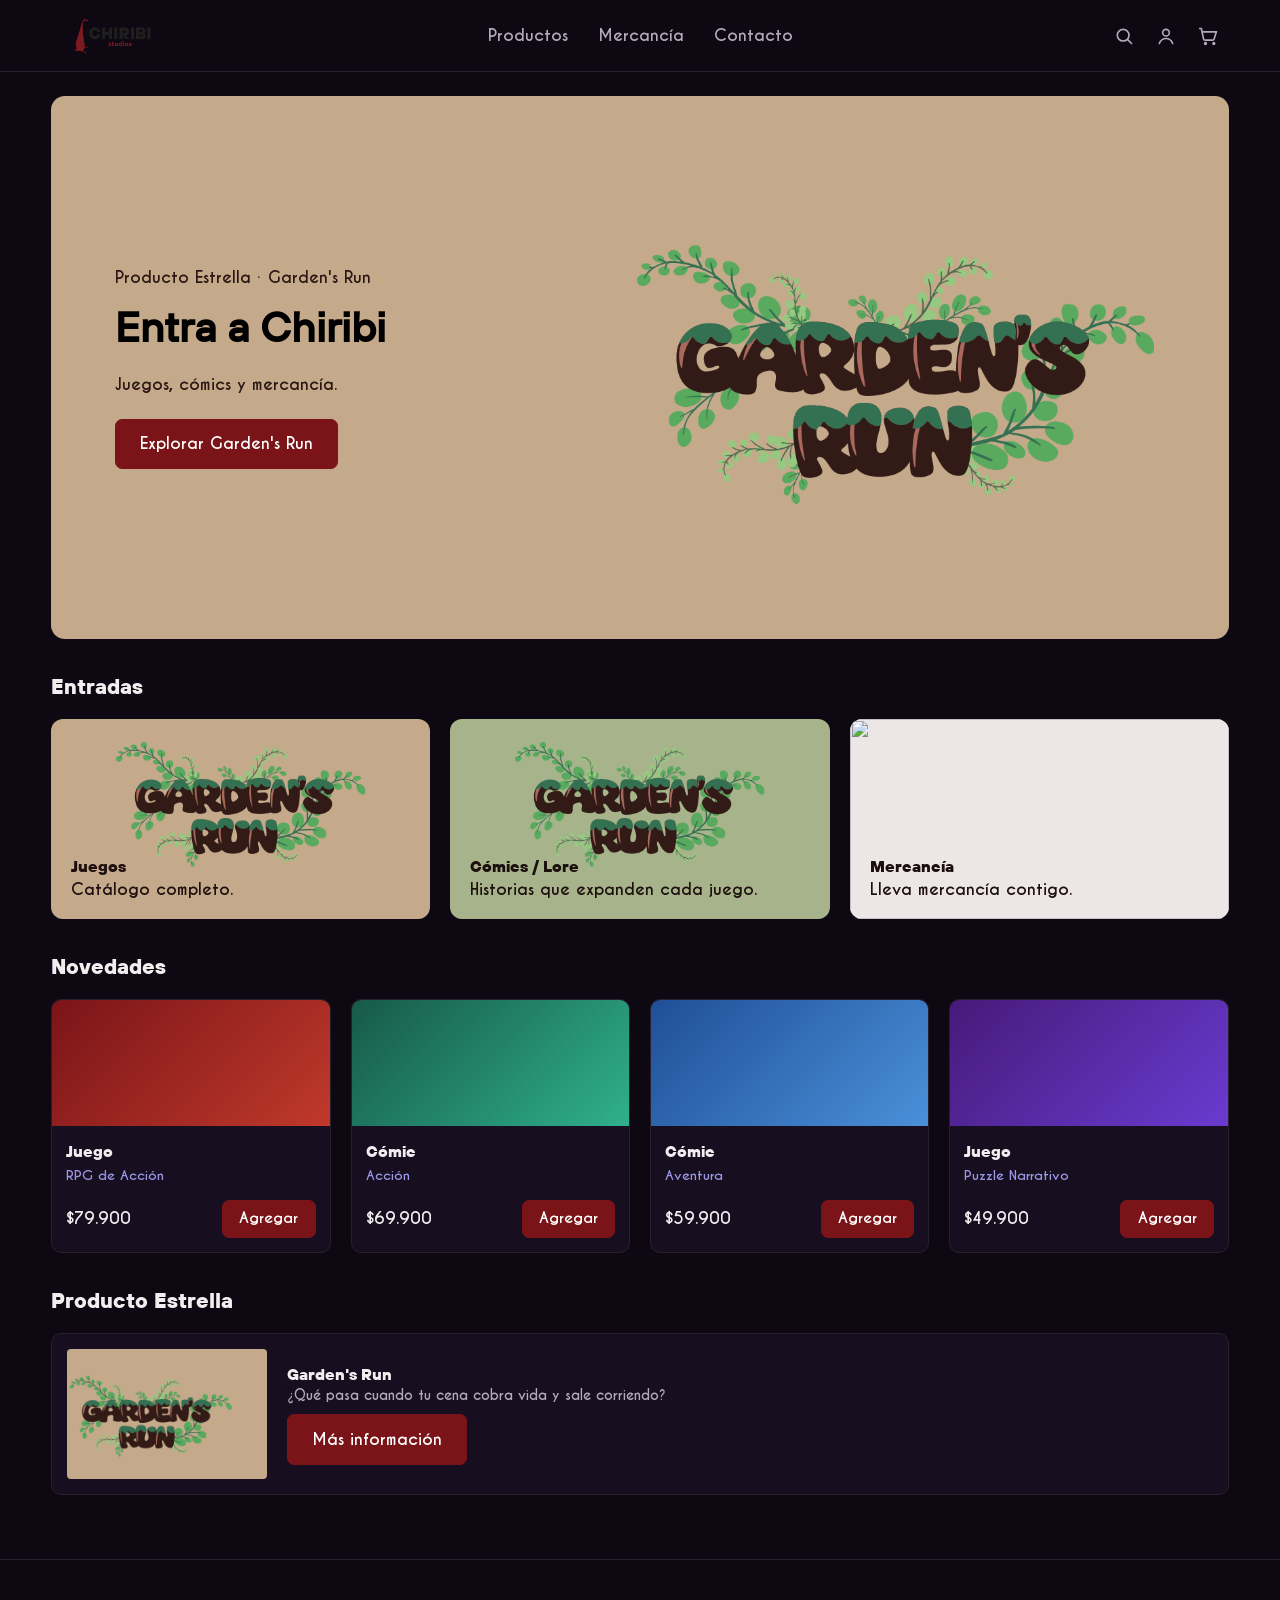
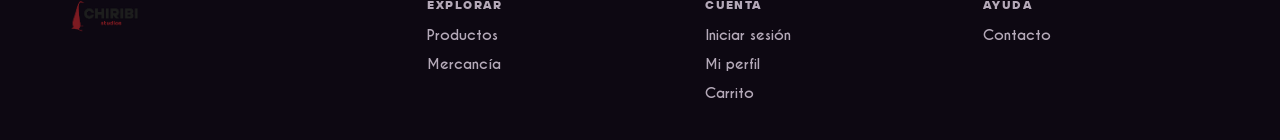
==== tienda.html @ 1d1d5c03 "lol Javascript es horrible" ====
<!DOCTYPE html>
<html lang="es">
<head>
  <meta charset="UTF-8">
  <meta name="viewport" content="width=device-width, initial-scale=1">
  <title>Tienda — Chiribi Studios</title>
  <link rel="stylesheet" href="store.css">
</head>
<body data-page="tienda">
  <div id="siteHeader"></div>
  <main>
    <div class="wrap">
      <section class="hero">
        <div>
          <p>Producto Estrella · Garden's Run</p>
          <h1>Entra a Chiribi</h1>
          <p>Juegos, cómics y mercancía.</p>
          <a class="btn big" href="index.html">Explorar Garden's Run</a>
        </div>
        <img src="images/logo-gardens-run.png" alt="Garden's Run">
      </section>

      <section class="section">
        <h2>Entradas</h2>
        <div class="doors">
          <a class="door" style="background:var(--tan)" href="productos.html#juegos"><img src="images/logo-gardens-run.png" alt=""><h3>Juegos</h3><p>Catálogo completo.</p></a>
          <a class="door" style="background:var(--sage)" href="productos.html#expansiones"><img src="images/logo-gardens-run.png" alt=""><h3>Cómics / Lore</h3><p>Historias que expanden cada juego.</p></a>
          <a class="door mug" style="background:#ece6e6" href="mercancia.html"><img src="images/merch-taza.png" alt=""><h3>Mercancía</h3><p>Lleva mercancía contigo.</p></a>
        </div>
      </section>

      <section class="section">
        <h2>Novedades</h2>
        <div class="grid" id="novedades"></div>
      </section>

      <section class="section">
        <h2>Producto Estrella</h2>
        <div class="feature">
          <div class="thumb"><img src="images/logo-gardens-run.png" alt=""></div>
          <div>
            <h3>Garden's Run</h3>
            <p class="note">¿Qué pasa cuando tu cena cobra vida y sale corriendo?</p>
            <a class="btn big" href="index.html">Más información</a>
          </div>
        </div>
      </section>
    </div>
  </main>
  <div id="siteFooter"></div>
  <div id="toast" role="status"></div>
  <script src="store.js"></script>
</body>
</html>
---- store.css ----
@font-face {
  font-family: Caviar Dreams;
  src: url("fonts/CaviarDreams.ttf") format("truetype");
  font-weight: 400;
}
@font-face {
  font-family: Caviar Dreams;
  src: url("fonts/CaviarDreams_Bold.ttf") format("truetype");
  font-weight: 700;
}
@font-face {
  font-family: TT Hoves Pro;
  src: url("fonts/TTHovesPro_Medium.ttf") format("truetype");
  font-weight: 500;
}
@font-face {
  font-family: TT Hoves Pro Extra;
  src: url("fonts/TTHovesPro_ExtraBold.ttf") format("truetype");
  font-weight: 800;
}

:root {
  --bg: #0d0812;
  --panel: #170e1f;
  --border: #2a1f2c;
  --red: #7a1418;
  --red-hover: #951a1f;
  --accent: #c0392b;
  --lila: #9b96e6;
  --text: #f2eef0;
  --dim: #b4a9b8;
  --tan: #c4a98a;
  --sage: #a7b48b;
  --pad: clamp(16px, 4vw, 64px);
}

* {
  box-sizing: border-box;
}
[hidden] {
  display: none !important;
}
body {
  margin: 0;
  min-height: 100vh;
  display: flex;
  flex-direction: column;
  background: var(--bg);
  color: var(--text);
  font:
    700 16px/1.45 "Caviar Dreams",
    system-ui,
    sans-serif;
}
main {
  flex: 1;
}
img {
  display: block;
  max-width: 100%;
  max-height: 100%;
}
a {
  color: inherit;
}
h1 {
  margin: 0;
  font-family:
    TT Hoves Pro,
    system-ui,
    sans-serif;
  font-weight: 800;
}

h2,
h3,
h4 {
  margin: 0;
  font-family:
    TT Hoves Pro Extra,
    system-ui,
    sans-serif;
  font-weight: 800;
}
h3 {
  font-weight: 500;
  font-size: 1rem;
}
p {
  margin: 0;
}
button,
input,
select {
  font: inherit;
  color: inherit;
}
.wrap {
  max-width: 1280px;
  margin: 0 auto;
  padding-inline: var(--pad);
}
.section {
  padding-block: 32px 0;
}
.section h2 {
  font-size: 1.3rem;
  margin-bottom: 18px;
}
.page {
  padding-block: 32px 40px;
}
.tag {
  color: var(--lila);
  font-size: 0.82rem;
}
.empty {
  grid-column: 1 / -1;
  text-align: center;
  color: var(--dim);
  padding: 48px 0;
}
.sr-only {
  position: absolute;
  width: 1px;
  height: 1px;
  overflow: hidden;
  clip: rect(0 0 0 0);
}

/* Botones */
.btn {
  display: inline-block;
  background: var(--red);
  color: #fff;
  border: 1px solid var(--red);
  border-radius: 7px;
  padding: 0.5em 1.1em;
  text-decoration: none;
  cursor: pointer;
}
.btn:hover {
  background: var(--red-hover);
}
.btn.big {
  padding: 0.8em 1.5em;
}
.btn.full {
  width: 100%;
}
.btn.outline {
  background: none;
  border-color: var(--accent);
  color: var(--accent);
}
.btn.ghost {
  background: none;
  border-color: var(--border);
  color: var(--text);
}

/* Encabezado */
.top {
  position: sticky;
  top: 0;
  z-index: 10;
  background: var(--bg);
  border-bottom: 1px solid var(--border);
}
.bar {
  display: grid;
  grid-template-columns: 1fr auto 1fr;
  align-items: center;
  min-height: 71px;
  gap: 16px;
}
.brand img {
  height: 46px;
  width: auto;
}
.nav {
  display: flex;
  gap: 30px;
}
.nav a {
  text-decoration: none;
  color: var(--dim);
  padding: 4px 0;
}
.nav a:hover,
.nav a.active {
  color: #fff;
}
.nav a.active {
  border-bottom: 2px solid var(--accent);
}
.icons {
  display: flex;
  justify-self: end;
}
.icons a,
.menu-btn {
  position: relative;
  width: 42px;
  height: 42px;
  display: grid;
  place-items: center;
  color: var(--dim);
  background: none;
  border: 0;
  cursor: pointer;
}
.icons a:hover,
.menu-btn:hover {
  color: #fff;
}
.icons svg {
  width: 20px;
  height: 20px;
}
.menu-btn {
  display: none;
}
.badge {
  position: absolute;
  top: 2px;
  right: 0;
  min-width: 17px;
  height: 17px;
  padding: 0 4px;
  border-radius: 9px;
  background: var(--accent);
  color: #fff;
  font-size: 0.65rem;
  display: grid;
  place-items: center;
}

/* Pestañas */
.tabs {
  border-bottom: 1px solid var(--border);
}
.tabs .wrap {
  display: flex;
  gap: 12px;
  padding-block: 14px;
  overflow-x: auto;
}
.tabs button,
.method {
  background: none;
  border: 1px solid var(--border);
  border-radius: 999px;
  padding: 0.4em 1.3em;
  color: var(--dim);
  cursor: pointer;
  white-space: nowrap;
}
.tabs button.active,
.method.active {
  border-color: var(--accent);
  color: #fff;
  background: #230b16;
}
.method {
  border-radius: 8px;
  padding: 0.65em 1.4em;
}

/* Tarjetas */
.grid {
  display: grid;
  gap: 20px;
  grid-template-columns: repeat(2, 1fr);
}
.card {
  position: relative;
  background: var(--panel);
  border: 1px solid var(--border);
  border-radius: 10px;
  overflow: hidden;
  display: flex;
  flex-direction: column;
}
.media {
  background: #000;
  overflow: hidden;
}
.media img {
  width: 100%;
  height: 100%;
  object-fit: cover;
}
.tall {
  aspect-ratio: 289 / 443;
}
.wide {
  aspect-ratio: 288 / 140;
}
.short {
  aspect-ratio: 288 / 130;
}
.tan {
  background: var(--tan);
}
.sage {
  background: var(--sage);
}
.g-red {
  background: linear-gradient(135deg, #7a1418, #c0392b);
}
.g-green {
  background: linear-gradient(135deg, #17594a, #2fb08c);
}
.g-blue {
  background: linear-gradient(135deg, #1f4f96, #4a90d9);
}
.g-purple {
  background: linear-gradient(135deg, #461a79, #6a3bd0);
}
.info {
  padding: 14px;
  flex: 1;
  display: flex;
  flex-direction: column;
  gap: 3px;
}
.info h3 a {
  text-decoration: none;
}
.info h3 a::after {
  content: "";
  position: absolute;
  inset: 0;
} /* toda la tarjeta es clicable */
.foot {
  display: flex;
  align-items: center;
  justify-content: space-between;
  gap: 8px;
  margin-top: auto;
  padding-top: 12px;
}
.foot .btn {
  position: relative;
  margin-left: auto;
  font-size: 0.92rem;
}

/* Inicio */
.hero {
  display: grid;
  grid-template-columns: 1fr 1.1fr;
  align-items: center;
  gap: 24px;
  margin-top: 24px;
  padding: clamp(24px, 5vw, 70px);
  background: var(--tan);
  color: #2a1712;
  border-radius: 14px;
}
.hero h1 {
  color: #000000;
  font-size: clamp(1.8rem, 3.6vw, 2.6rem);
  margin: 8px 0 16px;
}
.hero .btn {
  margin-top: 22px;
}
.doors {
  display: grid;
  gap: 20px;
  grid-template-columns: repeat(3, 1fr);
}
.door {
  position: relative;
  min-height: 200px;
  padding: 18px 20px;
  border-radius: 12px;
  overflow: hidden;
  display: flex;
  flex-direction: column;
  justify-content: flex-end;
  text-decoration: none;
  color: #1c0f0d;
}
.door img {
  position: absolute;
  left: 50%;
  transform: translateX(-50%);
  height: 100%;
  width: auto;
}
.door.mug img {
  inset: 0;
  transform: none;
  width: 100%;
  height: 100%;
  object-fit: cover;
}
.door h3,
.door p {
  position: relative;
}
.feature {
  display: flex;
  align-items: center;
  gap: 20px;
  padding: 15px;
  background: var(--panel);
  border: 1px solid var(--border);
  border-radius: 10px;
}
.feature .thumb {
  flex: none;
  background: var(--tan);
  border-radius: 4px;
}
.feature .btn {
  margin-top: 8px;
}

/* Ficha del producto */
.banner {
  display: grid;
  place-items: center;
  margin-top: 24px;
  padding: 32px;
  min-height: 300px;
  background: var(--tan);
  border-radius: 14px;
}
.banner img {
  width: min(100%, 640px);
}
.product {
  display: grid;
  gap: 14px;
  justify-items: start;
  padding-top: 36px;
}
.product h1 {
  font-size: clamp(1.7rem, 3.2vw, 2.3rem);
}
.product .price {
  font:
    500 1.7rem "TT Hoves Pro",
    sans-serif;
}
.product .actions {
  display: flex;
  flex-wrap: wrap;
  gap: 12px;
}

/* Carrito y pago */
.checkout {
  display: grid;
  grid-template-columns: 1fr 360px;
  gap: 28px;
  align-items: start;
}
.checkout > section > h1 {
  font-size: 1.3rem;
  margin-bottom: 16px;
}
.cart-item {
  display: grid;
  grid-template-columns: auto 1fr auto auto;
  align-items: center;
  gap: 16px;
  margin-bottom: 12px;
  padding: 10px 16px 10px 10px;
  background: var(--panel);
  border: 1px solid var(--border);
  border-radius: 10px;
}
.thumb {
  width: 200px;
  height: 130px;
  border-radius: 6px;
  overflow: hidden;
  background: var(--tan);
}
.thumb img {
  height: 100%;
  width: auto;
  object-fit: cover;
}
.qty {
  display: flex;
  align-items: center;
  gap: 8px;
  margin-top: 6px;
}
.qty button,
.x {
  background: var(--bg);
  border: 1px solid var(--border);
  border-radius: 5px;
  width: 26px;
  height: 26px;
  cursor: pointer;
}
.x {
  border: 0;
  background: none;
  font-size: 1.4rem;
  color: var(--dim);
}
.summary {
  display: g rid;
  gap: 14px;
  padding: 20px;
  background: var(--panel);
  border: 1px solid var(--border);
  border-radius: 12px;
}
.summary div {
  display: flex;
  justify-content: space-between;
  color: var(--dim);
}
.summary .total {
  color: var(--text);
  border-top: 1px solid var(--border);
  padding-top: 14px;
}
.note {
  color: var(--dim);
  font-size: 0.85rem;
}
.pay-methods {
  display: flex;
  gap: 12px;
  margin: 14px 0 22px;
}
.form {
  display: grid;
  gap: 16px;
}
.form label {
  display: grid;
  gap: 6px;
  font-size: 0.75rem;
  letter-spacing: 0.08em;
  text-transform: uppercase;
  color: var(--dim);
}
.form input,
.form select {
  width: 100%;
  padding: 13px 14px;
  background: #1d1226;
  border: 1px solid var(--border);
  border-radius: 8px;
  letter-spacing: 0;
  text-transform: none;
}
.form .row {
  display: grid;
  grid-template-columns: 1fr 1fr;
  gap: 12px;
}

/* Tarjetas centradas (login, contacto, pago realizado) */
.center {
  display: grid;
  place-items: center;
  padding: 80px var(--pad);
}
.box {
  width: min(100%, 440px);
  display: grid;
  gap: 14px;
  justify-items: center;
  text-align: center;
  padding: 36px;
  background: var(--panel);
  border: 1px solid var(--border);
  border-radius: 14px;
}
.box.plain {
  background: none;
  border: 0;
}
.box h1 {
  font-size: 1.7rem;
}
.box p {
  color: var(--dim);
}
.socials {
  display: flex;
  gap: 24px;
}
.socials img {
  width: 70px;
  border-radius: 14px;
}
.google {
  display: flex;
  align-items: center;
  justify-content: center;
  gap: 10px;
  width: 100%;
  padding: 0.85em;
  background: #fff;
  color: #1f1f1f;
  border: 0;
  border-radius: 7px;
  cursor: pointer;
}
.google svg {
  width: 18px;
}
.check {
  width: 66px;
  height: 66px;
  border-radius: 50%;
  background: var(--red);
  display: grid;
  place-items: center;
  font-size: 2rem;
}

/* Perfil */
.profile-head {
  display: flex;
  align-items: center;
  gap: 16px;
  padding-block: 22px;
  border-bottom: 1px solid var(--border);
}
.profile-head .btn {
  margin-left: auto;
}
.profile-head h1 {
  font-size: 1.15rem;
  font-weight: 500;
}
.profile-head p {
  color: var(--dim);
  font-size: 0.85rem;
}
.avatar {
  width: 60px;
  height: 60px;
  border-radius: 50%;
  background: #fff;
  color: var(--red);
  display: grid;
  place-items: center;
  font: 800 1.5rem "TT Hoves Pro";
}
.profile-body {
  display: grid;
  grid-template-columns: 210px 1fr;
}
.side {
  display: flex;
  flex-direction: column;
  gap: 12px;
  padding: 24px 20px 24px 0;
  border-right: 1px solid var(--border);
}
.side .active {
  text-align: left;
  background: #230b16;
  border: 1px solid var(--accent);
  border-radius: 8px;
  padding: 0.65em 1em;
}
.side .danger {
  margin-top: auto;
  padding: 80px 0 0;
  background: none;
  border: 0;
  color: var(--accent);
  text-align: left;
  cursor: pointer;
}
.profile-body .grid {
  padding: 24px 0 24px 32px;
  align-content: start;
}

/* Ventana de confirmación */
dialog {
  width: min(92vw, 440px);
  padding: 32px;
  text-align: center;
  background: var(--panel);
  color: var(--text);
  border: 1px solid var(--border);
  border-radius: 14px;
}
dialog::backdrop {
  background: rgba(5, 2, 8, 0.8);
}
dialog h2 {
  font-size: 1.5rem;
  margin-bottom: 10px;
}
dialog p {
  color: var(--dim);
}
dialog .row {
  display: flex;
  gap: 12px;
  margin-top: 22px;
}
dialog .btn {
  flex: 1;
}

/* Errores de formulario y cuentas del login */
.err {
  color: #ff8b7e;
  font-size: 0.8rem;
  letter-spacing: 0;
  text-transform: none;
}
.account {
  display: flex;
  align-items: center;
  gap: 12px;
  width: 100%;
  margin-top: 10px;
  padding: 10px 12px;
  text-align: left;
  background: #1d1226;
  border: 1px solid var(--border);
  border-radius: 10px;
  cursor: pointer;
}
.account:hover {
  border-color: var(--lila);
}
.account .avatar {
  width: 38px;
  height: 38px;
  font-size: 1rem;
  background: var(--sage);
  color: #1c0f0d;
}
.account small {
  display: block;
  color: var(--dim);
  font-weight: 400;
}
.sim {
  margin-top: 6px;
  font-size: 0.75rem;
  letter-spacing: 0.08em;
  text-transform: uppercase;
}
dialog .form {
  text-align: left;
  margin-top: 14px;
}

/* Buscador */
.search {
  max-width: 640px;
  margin: 20px auto 40px;
}
.search input {
  width: 100%;
  padding: 18px;
  background: var(--panel);
  border: 1px solid var(--border);
  border-radius: 14px;
  font-size: 1.05rem;
}

/* Pie de página y aviso */
.foot-site {
  margin-top: 64px;
  border-top: 1px solid var(--border);
}
.cols {
  display: grid;
  grid-template-columns: 1.4fr 1fr 1fr 1fr;
  gap: 32px;
  padding-block: 36px;
}
.cols .brand img {
  height: 40px;
}
.cols p,
.cols a {
  color: var(--dim);
  font-size: 0.9rem;
}
.cols p {
  margin-top: 10px;
  max-width: 30em;
}
.cols div:not(:first-child) {
  display: flex;
  flex-direction: column;
  gap: 8px;
}
.cols a {
  text-decoration: none;
}
.cols a:hover {
  color: #fff;
}
.cols h4 {
  font-size: 0.75rem;
  letter-spacing: 0.12em;
  text-transform: uppercase;
  color: var(--dim);
  margin-bottom: 4px;
}
.cols .brand {
  display: block;
}
#toast {
  position: fixed;
  left: 50%;
  bottom: 24px;
  transform: translateX(-50%);
  max-width: 90vw;
  padding: 12px 18px;
  background: #1d1226;
  border: 1px solid var(--border);
  border-left: 3px solid var(--accent);
  border-radius: 10px;
  opacity: 0;
  visibility: hidden;
  transition: opacity 0.25s;
}
#toast.show {
  opacity: 1;
  visibility: visible;
}

/* Pantallas medianas y celulares */
@media (min-width: 720px) {
  .grid {
    grid-template-columns: repeat(3, 1fr);
  }
}
@media (min-width: 1000px) {
  .grid {
    grid-template-columns: repeat(4, 1fr);
  }
}
@media (max-width: 900px) {
  .checkout {
    grid-template-columns: 1fr;
  }
}
@media (max-width: 800px) {
  .hero,
  .doors,
  .profile-body {
    grid-template-columns: 1fr;
  }
  .cols {
    grid-template-columns: 1fr 1fr;
  }
  .cols > :first-child {
    grid-column: 1 / -1;
  }
  .side {
    flex-direction: row;
    justify-content: space-between;
    border: 0;
    border-bottom: 1px solid var(--border);
    padding: 16px 0;
  }
  .side .danger {
    margin: 0;
    padding: 0;
  }
  .profile-body .grid {
    padding: 20px 0;
  }
}
@media (max-width: 760px) {
  .bar {
    display: flex;
    justify-content: space-between;
  }
  .brand img {
    height: 38px;
  }
  .menu-btn {
    display: grid;
  }
  .nav {
    display: none;
    position: absolute;
    top: 100%;
    left: 0;
    right: 0;
    flex-direction: column;
    gap: 0;
    padding: 6px var(--pad) 12px;
    background: var(--bg);
    border-bottom: 1px solid var(--border);
  }
  .nav.open {
    display: flex;
  }
  .nav a {
    padding: 14px 0;
    border-bottom: 1px solid var(--border);
  }
  .nav a.active {
    border-bottom-color: var(--border);
    color: var(--accent);
  }
}
@media (max-width: 560px) {
  .feature {
    flex-direction: column;
    align-items: stretch;
  }
  .feature .thumb {
    width: 100%;
  }
  .cart-item {
    grid-template-columns: auto 1fr auto;
  }
  .cart-item b {
    grid-column: 2;
  }
}
@media (max-width: 380px) {
  .icons a,
  .menu-btn {
    width: 36px;
  }
  .brand img {
    height: 32px;
  }
}
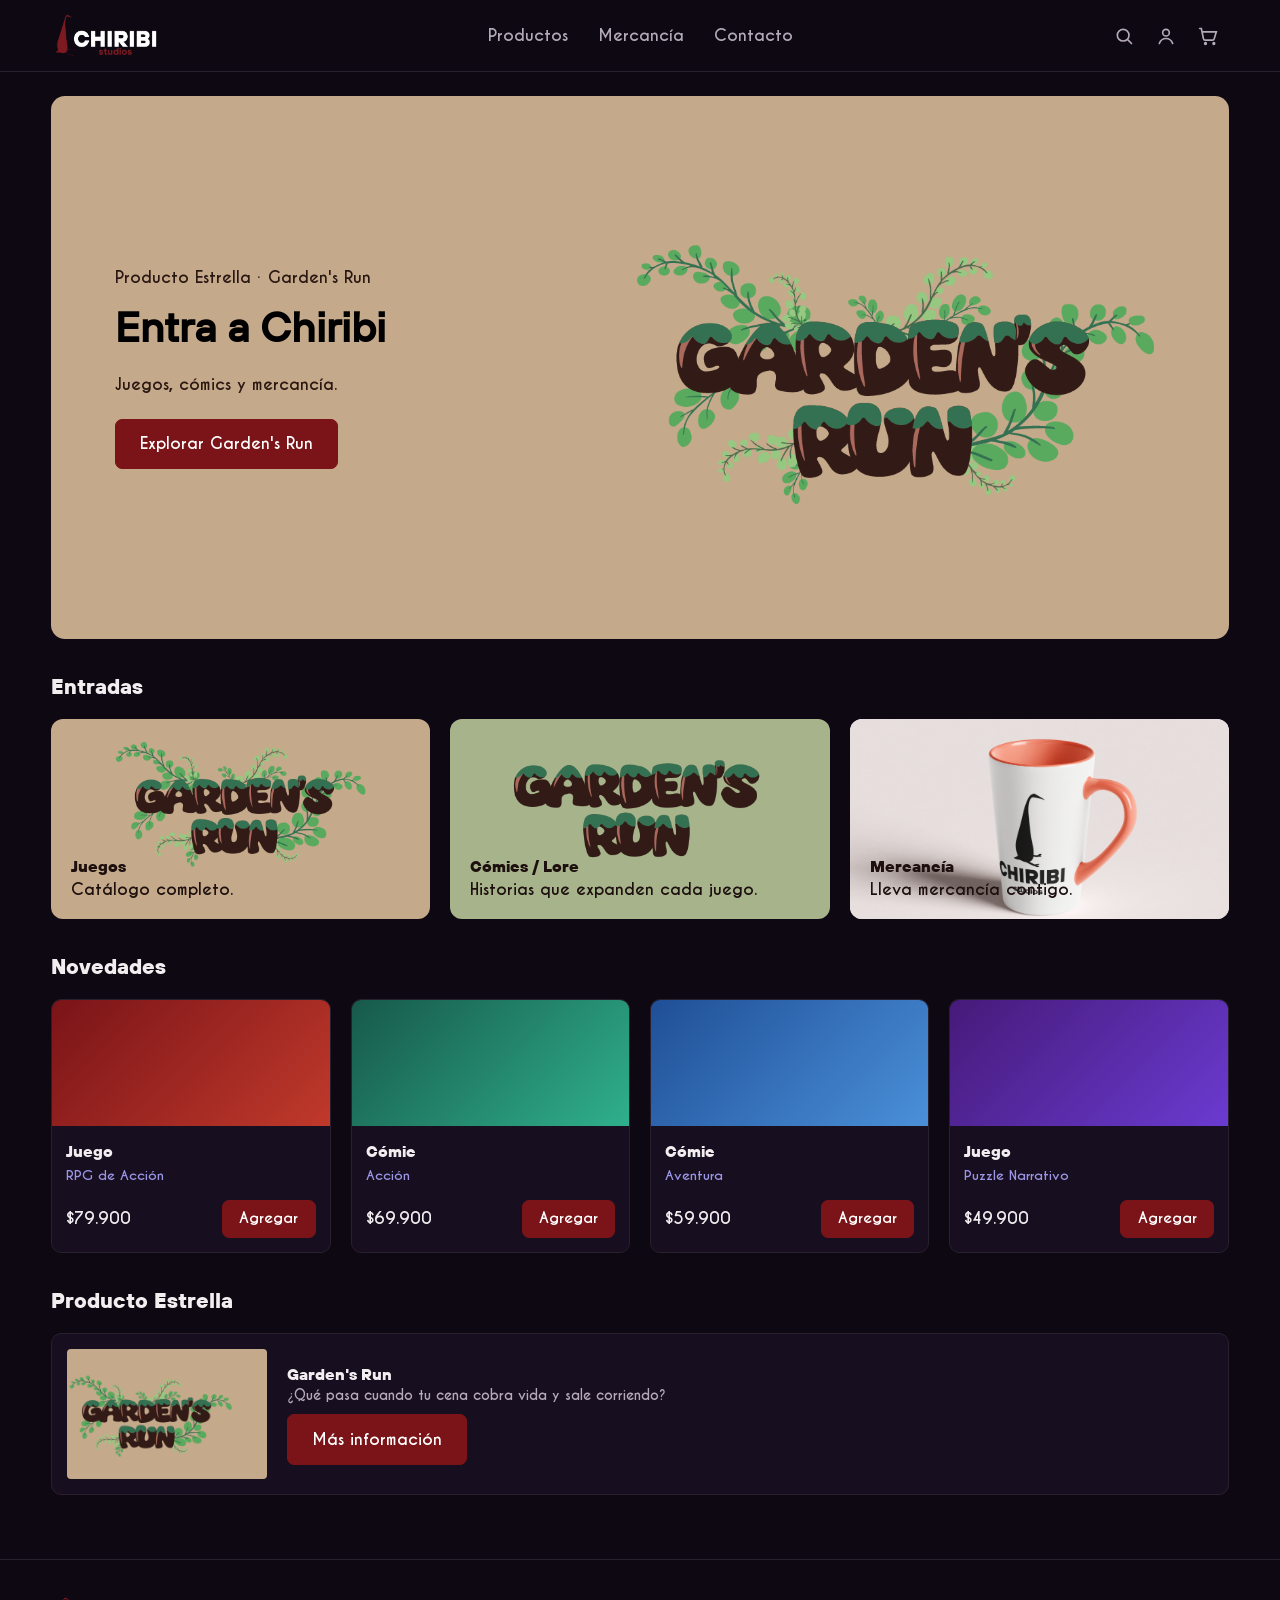
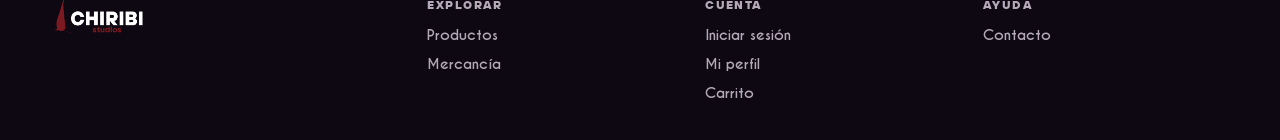
==== commit 7a91b201: "YO IRÉ- BUSCANDOTEE- PREPARATEEE QUE YO QUIERO HACERTE MÍA DIME QUE VAS A HACER Arreglos en textos y" ====
--- a/tienda.html
+++ b/tienda.html
@@ -24,7 +24,7 @@
         <h2>Entradas</h2>
         <div class="doors">
           <a class="door" style="background:var(--tan)" href="productos.html#juegos"><img src="images/logo-gardens-run.png" alt=""><h3>Juegos</h3><p>Catálogo completo.</p></a>
-          <a class="door" style="background:var(--sage)" href="productos.html#expansiones"><img src="images/logo-gardens-run.png" alt=""><h3>Cómics / Lore</h3><p>Historias que expanden cada juego.</p></a>
+          <a class="door" style="background:var(--sage)" href="productos.html#expansiones"><img src="images/cover-gardens-run.png" alt=""><h3>Cómics / Lore</h3><p>Historias que expanden cada juego.</p></a>
           <a class="door mug" style="background:#ece6e6" href="mercancia.html"><img src="images/merch-taza.png" alt=""><h3>Mercancía</h3><p>Lleva mercancía contigo.</p></a>
         </div>
       </section>
--- a/store.css
+++ b/store.css
@@ -283,6 +283,21 @@
   display: flex;
   flex-direction: column;
 }
+/* Hover de productos (solo en equipos con mouse) */
+.card,
+.media img {
+  transition: transform 0.25s ease, box-shadow 0.25s ease, border-color 0.25s ease;
+}
+@media (hover: hover) {
+  .card:hover {
+    transform: translateY(-6px);
+    border-color: var(--lila);
+    box-shadow: 0 14px 30px rgba(0, 0, 0, 0.55), 0 0 0 1px var(--lila);
+  }
+  .card:hover .media img {
+    transform: scale(1.06);
+  }
+}
 .media {
   background: #000;
   overflow: hidden;
@@ -510,7 +525,7 @@
   color: var(--dim);
 }
 .summary {
-  display: g rid;
+  display: grid;
   gap: 14px;
   padding: 20px;
   background: var(--panel);
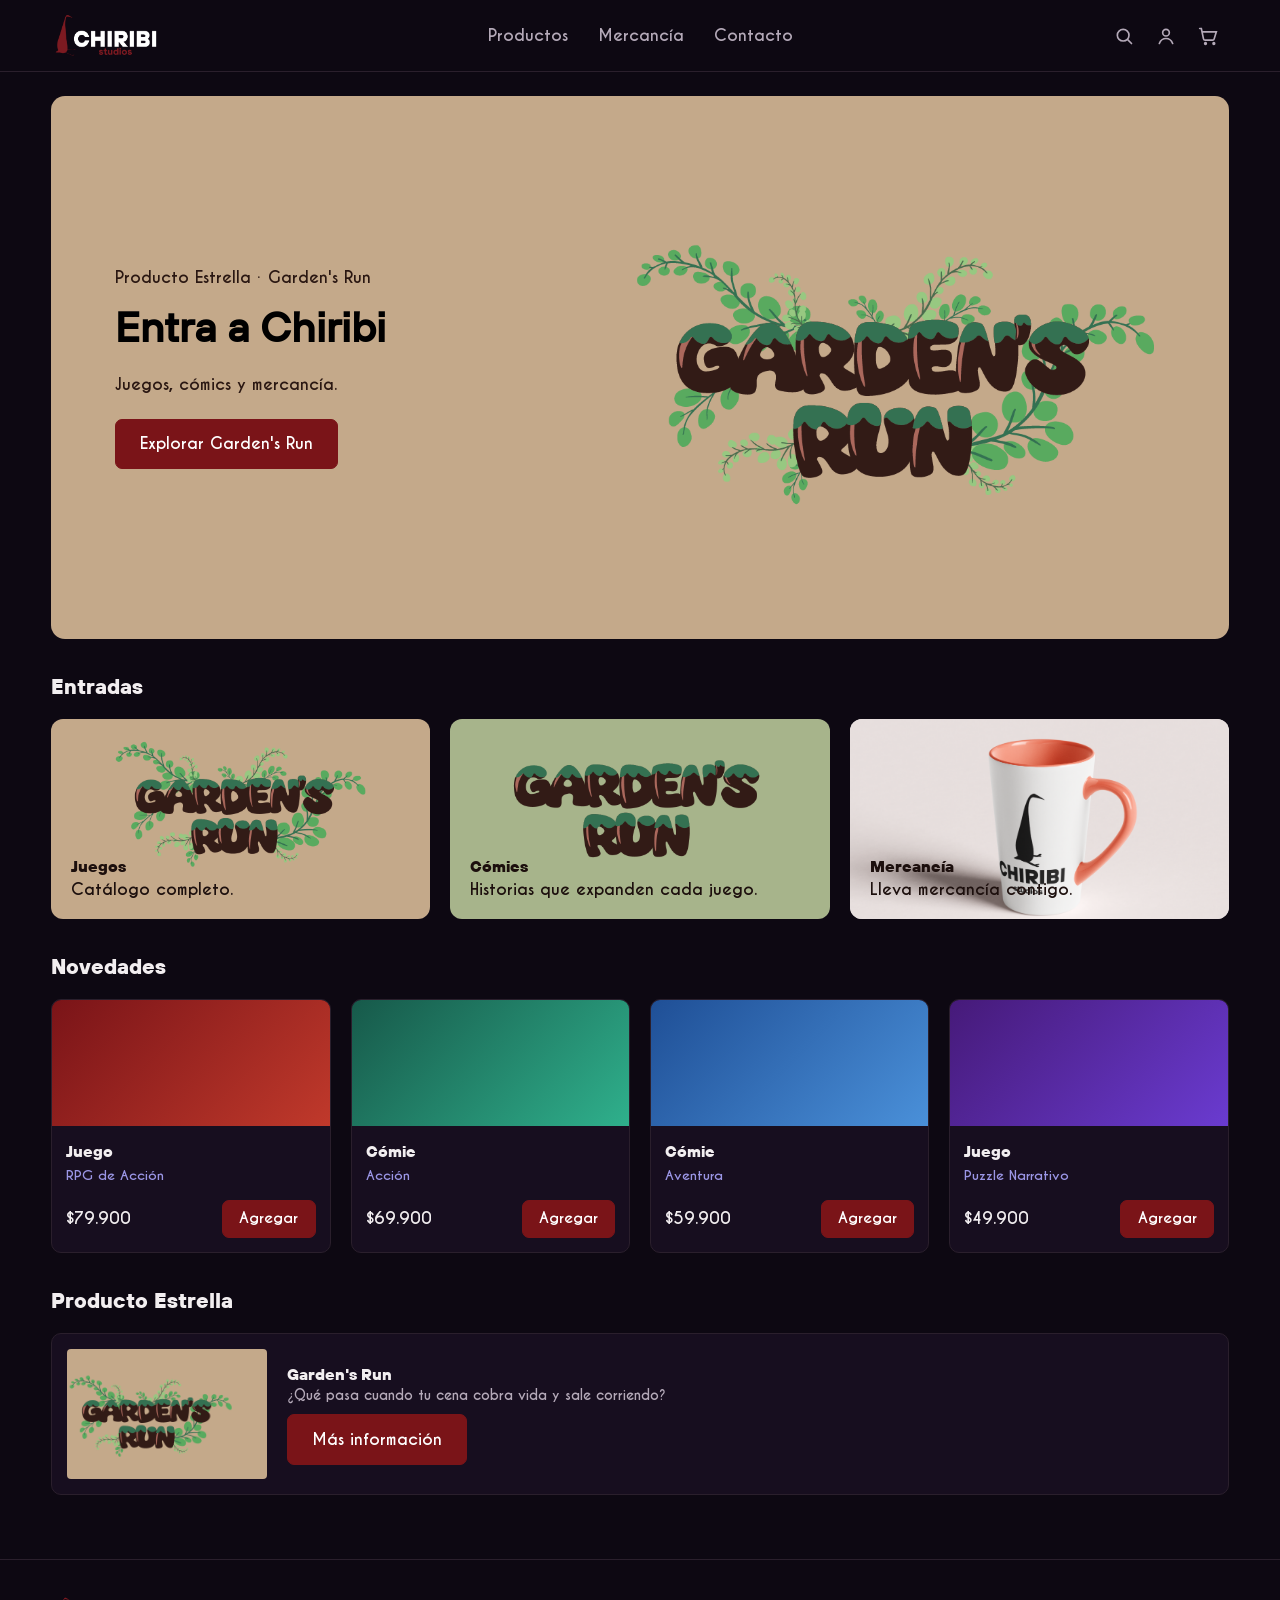
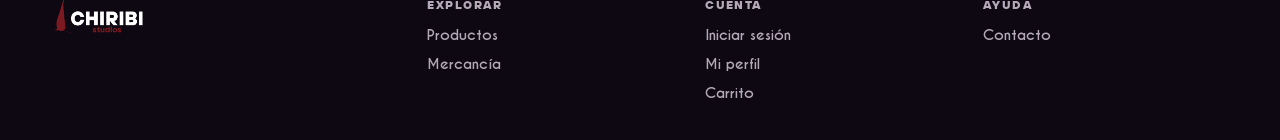
==== commit ea255bca: "WHENEVER- WHEREVER- WE'RE MEANT TO BE TOGETHER I'LL BE THERE AND YOU'LL BE NEAR- AND THAT'S THE DEAL" ====
--- a/tienda.html
+++ b/tienda.html
@@ -24,7 +24,7 @@
         <h2>Entradas</h2>
         <div class="doors">
           <a class="door" style="background:var(--tan)" href="productos.html#juegos"><img src="images/logo-gardens-run.png" alt=""><h3>Juegos</h3><p>Catálogo completo.</p></a>
-          <a class="door" style="background:var(--sage)" href="productos.html#expansiones"><img src="images/cover-gardens-run.png" alt=""><h3>Cómics / Lore</h3><p>Historias que expanden cada juego.</p></a>
+          <a class="door" style="background:var(--sage)" href="productos.html#expansiones"><img src="images/cover-gardens-run.png" alt=""><h3>Cómics</h3><p>Historias que expanden cada juego.</p></a>
           <a class="door mug" style="background:#ece6e6" href="mercancia.html"><img src="images/merch-taza.png" alt=""><h3>Mercancía</h3><p>Lleva mercancía contigo.</p></a>
         </div>
       </section>
--- a/store.css
+++ b/store.css
@@ -283,7 +283,7 @@
   display: flex;
   flex-direction: column;
 }
-/* Hover de productos (solo en equipos con mouse) */
+/* Hover de productos */
 .card,
 .media img {
   transition: transform 0.25s ease, box-shadow 0.25s ease, border-color 0.25s ease;
@@ -307,6 +307,9 @@
   height: 100%;
   object-fit: cover;
 }
+.media.contain img {
+  object-fit: contain;
+}
 .tall {
   aspect-ratio: 289 / 443;
 }
@@ -348,7 +351,7 @@
   content: "";
   position: absolute;
   inset: 0;
-} /* toda la tarjeta es clicable */
+}
 .foot {
   display: flex;
   align-items: center;
@@ -579,7 +582,7 @@
   gap: 12px;
 }
 
-/* Tarjetas centradas (login, contacto, pago realizado) */
+/* Tarjetas centradas */
 .center {
   display: grid;
   place-items: center;
@@ -613,6 +616,17 @@
 .socials img {
   width: 70px;
   border-radius: 14px;
+  transition: transform 0.2s ease, filter 0.2s ease;
+}
+.socials a:hover img,
+.socials a:focus-visible img {
+  transform: translateY(-5px) scale(1.1);
+  filter: brightness(1.2);
+}
+.avatar img {
+  width: 100%;
+  height: 100%;
+  object-fit: cover;
 }
 .google {
   display: flex;
@@ -660,6 +674,7 @@
   font-size: 0.85rem;
 }
 .avatar {
+  overflow: hidden;
   width: 60px;
   height: 60px;
   border-radius: 50%;
@@ -699,6 +714,39 @@
 .profile-body .grid {
   padding: 24px 0 24px 32px;
   align-content: start;
+}
+
+/* Lector de cómic */
+.reader {
+  display: grid;
+  gap: 16px;
+  justify-items: center;
+  padding-block: 24px 40px;
+}
+.reader-bar {
+  width: 100%;
+  display: flex;
+  align-items: center;
+  justify-content: space-between;
+  gap: 12px;
+}
+.reader-bar h1 {
+  font-size: 1.2rem;
+}
+#pageImg {
+  width: min(100%, 760px);
+  min-height: 240px;
+  background: var(--panel);
+  border: 1px solid var(--border);
+  border-radius: 6px;
+}
+.reader-nav {
+  display: flex;
+  gap: 12px;
+}
+.btn:disabled {
+  opacity: 0.35;
+  cursor: default;
 }
 
 /* Ventana de confirmación */
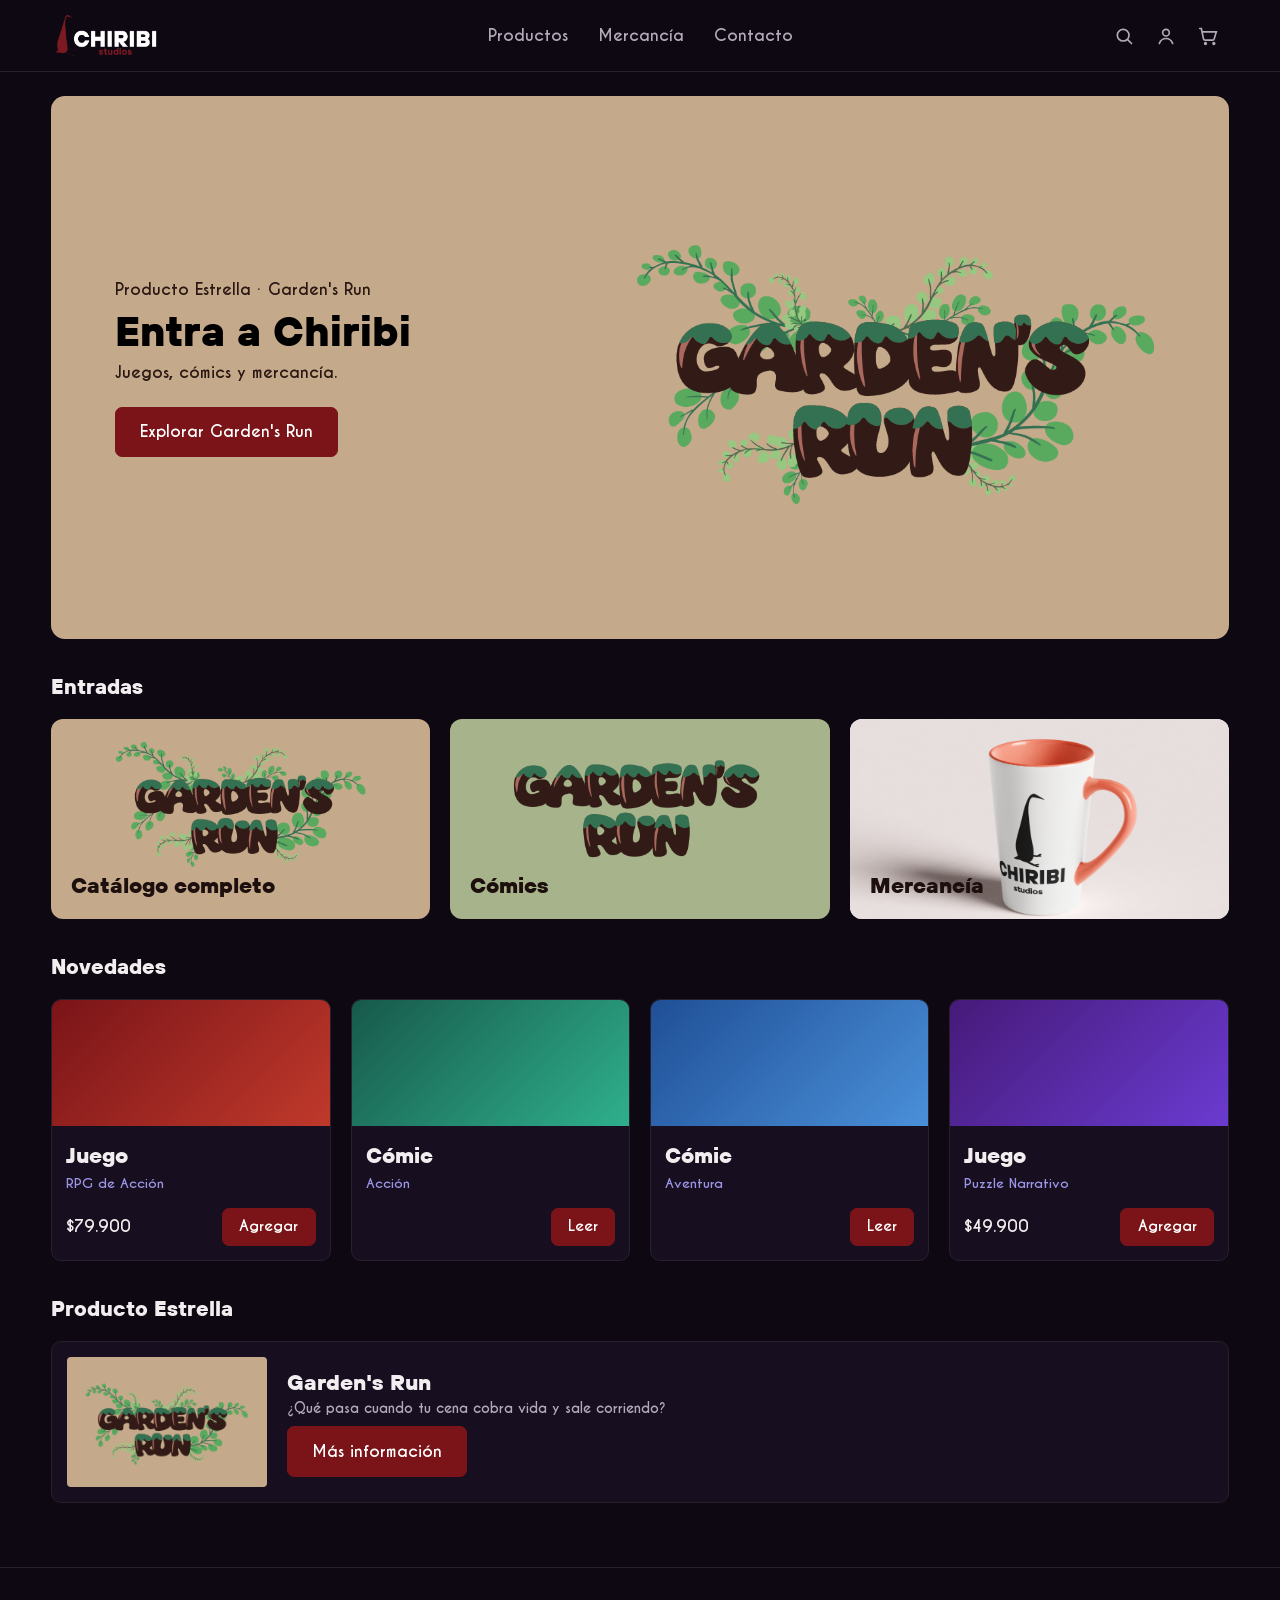
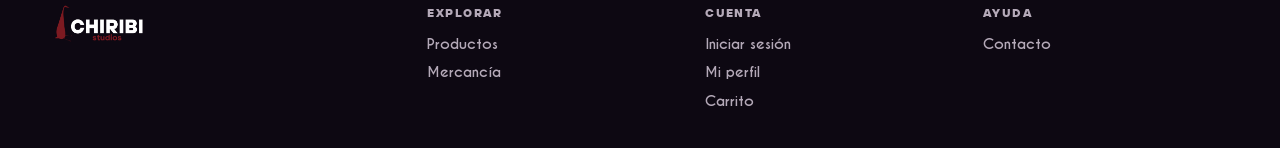
==== commit 03c41342: "I'M ADDITCED TO YOU PORQUE ES UN VICIO TU PIEL- BABY I'M ADDICTED TO YOU- QUIERO QUE TE DEJES QUERER" ====
--- a/tienda.html
+++ b/tienda.html
@@ -3,7 +3,7 @@
 <head>
   <meta charset="UTF-8">
   <meta name="viewport" content="width=device-width, initial-scale=1">
-  <title>Tienda — Chiribi Studios</title>
+  <title>Chiribi Studios</title>
   <link rel="stylesheet" href="store.css">
 </head>
 <body data-page="tienda">
@@ -23,9 +23,9 @@
       <section class="section">
         <h2>Entradas</h2>
         <div class="doors">
-          <a class="door" style="background:var(--tan)" href="productos.html#juegos"><img src="images/logo-gardens-run.png" alt=""><h3>Juegos</h3><p>Catálogo completo.</p></a>
-          <a class="door" style="background:var(--sage)" href="productos.html#expansiones"><img src="images/cover-gardens-run.png" alt=""><h3>Cómics</h3><p>Historias que expanden cada juego.</p></a>
-          <a class="door mug" style="background:#ece6e6" href="mercancia.html"><img src="images/merch-taza.png" alt=""><h3>Mercancía</h3><p>Lleva mercancía contigo.</p></a>
+          <a class="door" style="background:var(--tan)" href="productos.html#juegos"><img src="images/logo-gardens-run.png" alt=""><h3>Catálogo completo</h3></a>
+          <a class="door" style="background:var(--sage)" href="productos.html#expansiones"><img src="images/cover-gardens-run.png" alt=""><h3>Cómics</h3></a>
+          <a class="door mug" style="background:#ece6e6" href="mercancia.html"><img src="images/merch-taza.png" alt=""><h3>Mercancía</h3></a>
         </div>
       </section>
 
--- a/store.css
+++ b/store.css
@@ -67,7 +67,7 @@
 h1 {
   margin: 0;
   font-family:
-    TT Hoves Pro,
+    TT Hoves Pro Extra,
     system-ui,
     sans-serif;
   font-weight: 800;
@@ -85,7 +85,7 @@
 }
 h3 {
   font-weight: 500;
-  font-size: 1rem;
+  font-size: 135%;
 }
 p {
   margin: 0;
@@ -283,7 +283,7 @@
   display: flex;
   flex-direction: column;
 }
-/* Hover de productos */
+/* Hover*/
 .card,
 .media img {
   transition: transform 0.25s ease, box-shadow 0.25s ease, border-color 0.25s ease;
@@ -298,7 +298,8 @@
     transform: scale(1.06);
   }
 }
-.media {
+.media,
+.thumb {
   background: #000;
   overflow: hidden;
 }
@@ -359,6 +360,9 @@
   gap: 8px;
   margin-top: auto;
   padding-top: 12px;
+}
+.foot {
+  flex-wrap: wrap;
 }
 .foot .btn {
   position: relative;
@@ -381,7 +385,7 @@
 .hero h1 {
   color: #000000;
   font-size: clamp(1.8rem, 3.6vw, 2.6rem);
-  margin: 8px 0 16px;
+  /*margin: 8px 0 16px;*/
 }
 .hero .btn {
   margin-top: 22px;
@@ -499,12 +503,15 @@
   height: 130px;
   border-radius: 6px;
   overflow: hidden;
-  background: var(--tan);
 }
 .thumb img {
   height: 100%;
-  width: auto;
+  width: 100%;
   object-fit: cover;
+}
+.thumb.contain img,
+.feature .thumb img {
+  object-fit: contain;
 }
 .qty {
   display: flex;
@@ -582,7 +589,7 @@
   gap: 12px;
 }
 
-/* Tarjetas centradas */
+/* Login, contacto, pago realizado */
 .center {
   display: grid;
   place-items: center;
@@ -716,7 +723,7 @@
   align-content: start;
 }
 
-/* Lector de cómic */
+/* Lector */
 .reader {
   display: grid;
   gap: 16px;
@@ -923,6 +930,22 @@
   .doors,
   .profile-body {
     grid-template-columns: 1fr;
+  }
+
+  .hero {
+    gap: 8px;
+    padding: 22px 18px;
+    text-align: center;
+  }
+  .hero .btn {
+    display: block;
+    margin-top: 16px;
+  }
+  .hero img {
+    order: -1;
+    width: 100%;
+    height: clamp(130px, 46vw, 240px);
+    object-fit: contain;
   }
   .cols {
     grid-template-columns: 1fr 1fr;
@@ -981,6 +1004,19 @@
   }
 }
 @media (max-width: 560px) {
+  .info {
+    padding: 12px;
+  }
+  .foot {
+    flex-direction: column;
+    align-items: stretch;
+    gap: 8px;
+  }
+  .foot .btn {
+    width: 100%;
+    margin-left: 0;
+    text-align: center;
+  }
   .feature {
     flex-direction: column;
     align-items: stretch;
